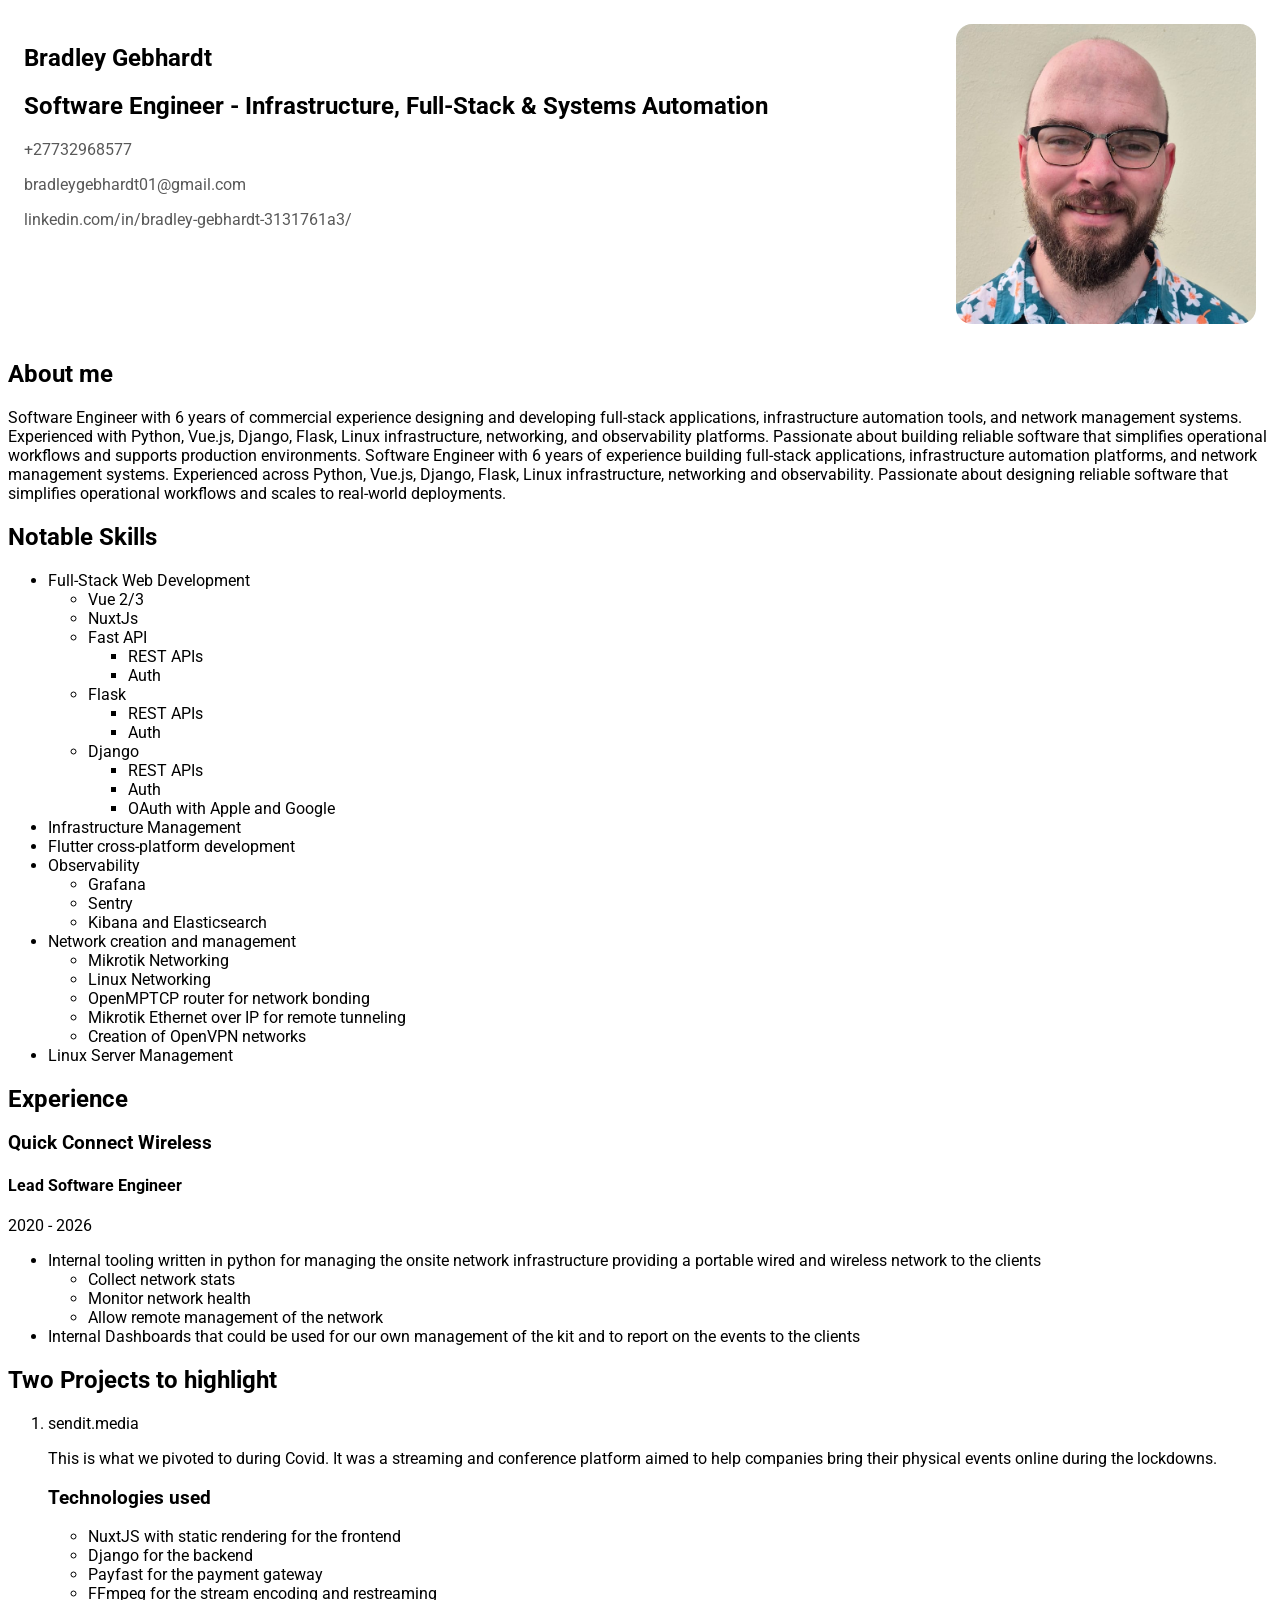
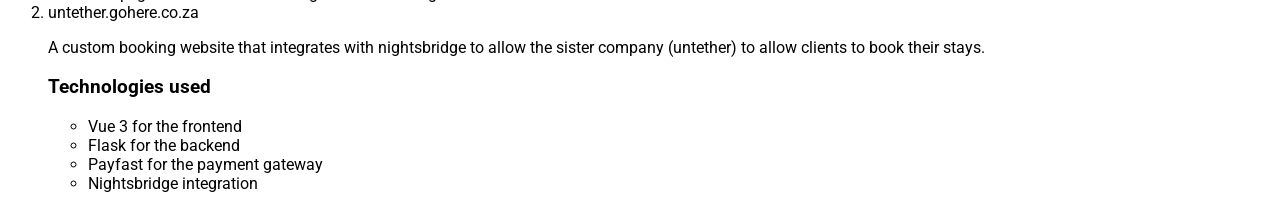
==== index.html @ b9d79ead "Initial commit before AI" ====
<!doctype html>
<html class="no-js" lang="">
  <head>
    <meta charset="utf-8" />
    <meta http-equiv="x-ua-compatible" content="ie=edge" />
    <title>Bradley Gebhardt</title>
    <meta name="description" content="" />
    <meta name="viewport" content="width=device-width, initial-scale=1" />

    <link rel="apple-touch-icon" href="/apple-touch-icon.png" />
    <link rel="stylesheet" href="./styles.css" type="text/css" />
    <!-- Place favicon.ico in the root directory -->
    <link rel="preconnect" href="https://fonts.googleapis.com" />
    <link rel="preconnect" href="https://fonts.gstatic.com" crossorigin />
    <link
      href="https://fonts.googleapis.com/css2?family=Roboto:ital,wght@0,100..900;1,100..900&display=swap"
      rel="stylesheet"
    />
  </head>
  <body>
    <!--[if lt IE 8]>
      <p class="browserupgrade">
        You are using an <strong>outdated</strong> browser. Please
        <a href="http://browsehappy.com/">upgrade your browser</a> to improve
        your experience.
      </p>
    <![endif]-->

    <section class="header_about">
      <div class="header_about-text">
        <h1>Bradley Gebhardt</h1>

        <h2>
          Software Engineer - Infrastructure, Full-Stack & Systems Automation
        </h2>

        <p>
          <a href="tel:+27732968577">+27732968577</a>
        </p>

        <p>
          <a href="mailto:bradleygebhardt01@gmail.com"
            >bradleygebhardt01@gmail.com</a
          >
        </p>

        <p>
          <a href="https://www.linkedin.com/in/bradley-gebhardt-3131761a3/"
            >linkedin.com/in/bradley-gebhardt-3131761a3/</a
          >
        </p>
      </div>

      <div class="image_wrapper">
        <img src="./images/headshot-1.jpeg" alt="" />
      </div>
    </section>

    <section class="header_profile">
      <h2>About me</h2>

      <p>
        Software Engineer with 6 years of commercial experience designing and
        developing full-stack applications, infrastructure automation tools, and
        network management systems. Experienced with Python, Vue.js, Django,
        Flask, Linux infrastructure, networking, and observability platforms.
        Passionate about building reliable software that simplifies operational
        workflows and supports production environments. Software Engineer with 6
        years of experience building full-stack applications, infrastructure
        automation platforms, and network management systems. Experienced across
        Python, Vue.js, Django, Flask, Linux infrastructure, networking and
        observability. Passionate about designing reliable software that
        simplifies operational workflows and scales to real-world deployments.
      </p>
    </section>

    <section class="notable_skills">
      <h2>Notable Skills</h2>

      <ul>
        <li>Full-Stack Web Development</li>
        <ul>
          <li>Vue 2/3</li>
          <li>NuxtJs</li>
          <li>Fast API</li>
          <ul>
            <li>REST APIs</li>
            <li>Auth</li>
          </ul>
          <li>Flask</li>
          <ul>
            <li>REST APIs</li>
            <li>Auth</li>
          </ul>
          <li>Django</li>
          <ul>
            <li>REST APIs</li>
            <li>Auth</li>
            <li>OAuth with Apple and Google</li>
          </ul>
        </ul>

        <li>Infrastructure Management</li>
        <li>Flutter cross-platform development</li>
        <li>Observability</li>
        <ul>
          <li>Grafana</li>
          <li>Sentry</li>
          <li>Kibana and Elasticsearch</li>
        </ul>

        <li>Network creation and management</li>
        <ul>
          <li>Mikrotik Networking</li>
          <li>Linux Networking</li>
          <li>OpenMPTCP router for network bonding</li>
          <li>Mikrotik Ethernet over IP for remote tunneling</li>
          <li>Creation of OpenVPN networks</li>
        </ul>
        <li>Linux Server Management</li>
      </ul>
    </section>

    <section class="experience_overview">
      <h2>Experience</h2>

      <h3>Quick Connect Wireless</h3>
      <h4>Lead Software Engineer</h4>

      <p>2020 - 2026</p>

      <ul>
        <li>
          Internal tooling written in python for managing the onsite network
          infrastructure providing a portable wired and wireless network to the
          clients
        </li>
        <ul>
          <li>Collect network stats</li>
          <li>Monitor network health</li>
          <li>Allow remote management of the network</li>
        </ul>

        <li>
          Internal Dashboards that could be used for our own management of the
          kit and to report on the events to the clients
        </li>
      </ul>
    </section>

    <section class="experience_detail">
      <h2>Two Projects to highlight</h2>

      <ol>
        <li>sendit.media</li>

        <p>
          This is what we pivoted to during Covid. It was a streaming and
          conference platform aimed to help companies bring their physical
          events online during the lockdowns.
        </p>

        <h3>Technologies used</h3>
        <ul>
          <li>NuxtJS with static rendering for the frontend</li>
          <li>Django for the backend</li>
          <li>Payfast for the payment gateway</li>
          <li>FFmpeg for the stream encoding and restreaming</li>
        </ul>

        <li>untether.gohere.co.za</li>

        <p>
          A custom booking website that integrates with nightsbridge to allow
          the sister company (untether) to allow clients to book their stays.
        </p>

        <h3>Technologies used</h3>
        <ul>
          <li>Vue 3 for the frontend</li>
          <li>Flask for the backend</li>
          <li>Payfast for the payment gateway</li>
          <li>Nightsbridge integration</li>
        </ul>
      </ol>
    </section>
  </body>
</html>
---- styles.css ----
html {
    font-family: "Roboto", sans-serif;
}

body {
}

.header_about {
    display: flex;
    gap: 1rem;
    padding: 1rem;
}

.header_about .image_wrapper {
    width: 300px;
    height: 300px;
    margin-left: auto;
    overflow: hidden;
    border-radius: 1rem;
}

.header_about img {
    width: 100%;
    height: 100%;
    object-fit: cover;
    object-position: center 20%;
}

.header_about p a {
    color: #595959;
    text-decoration: none;
}
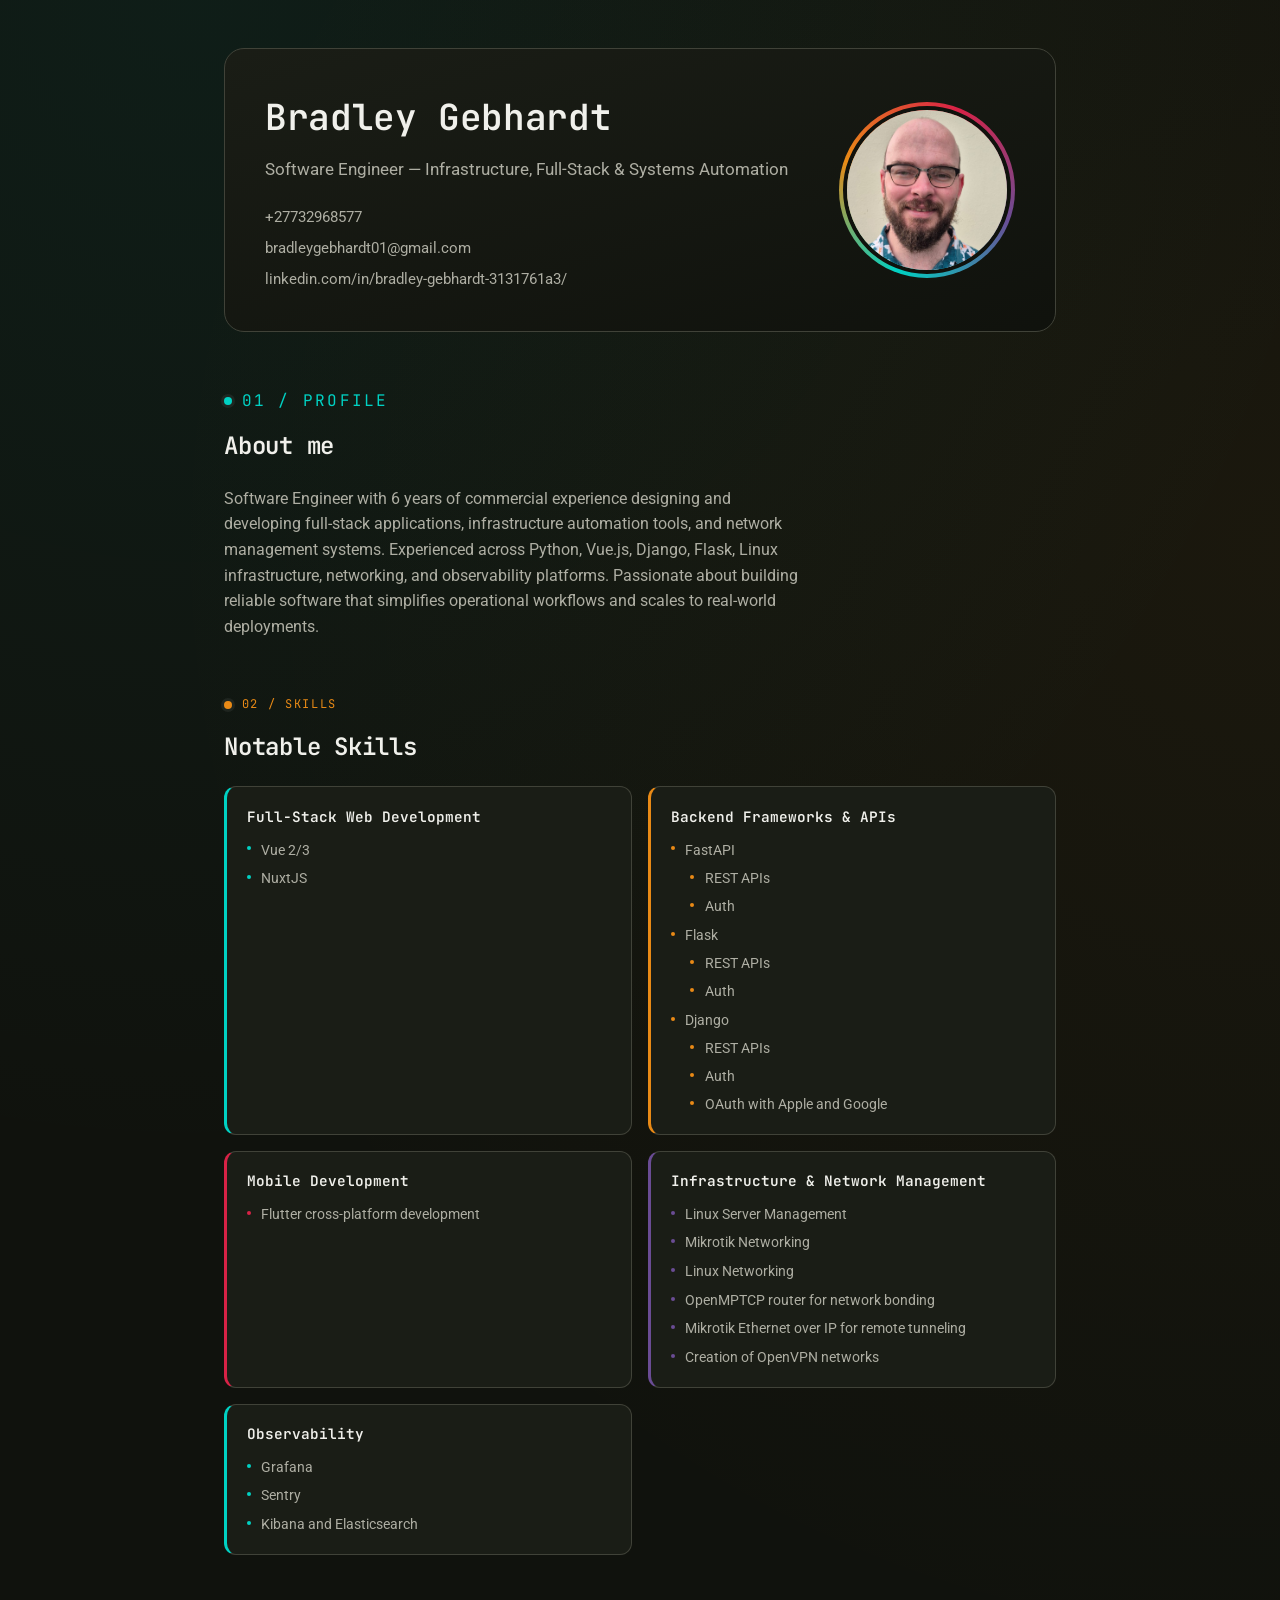
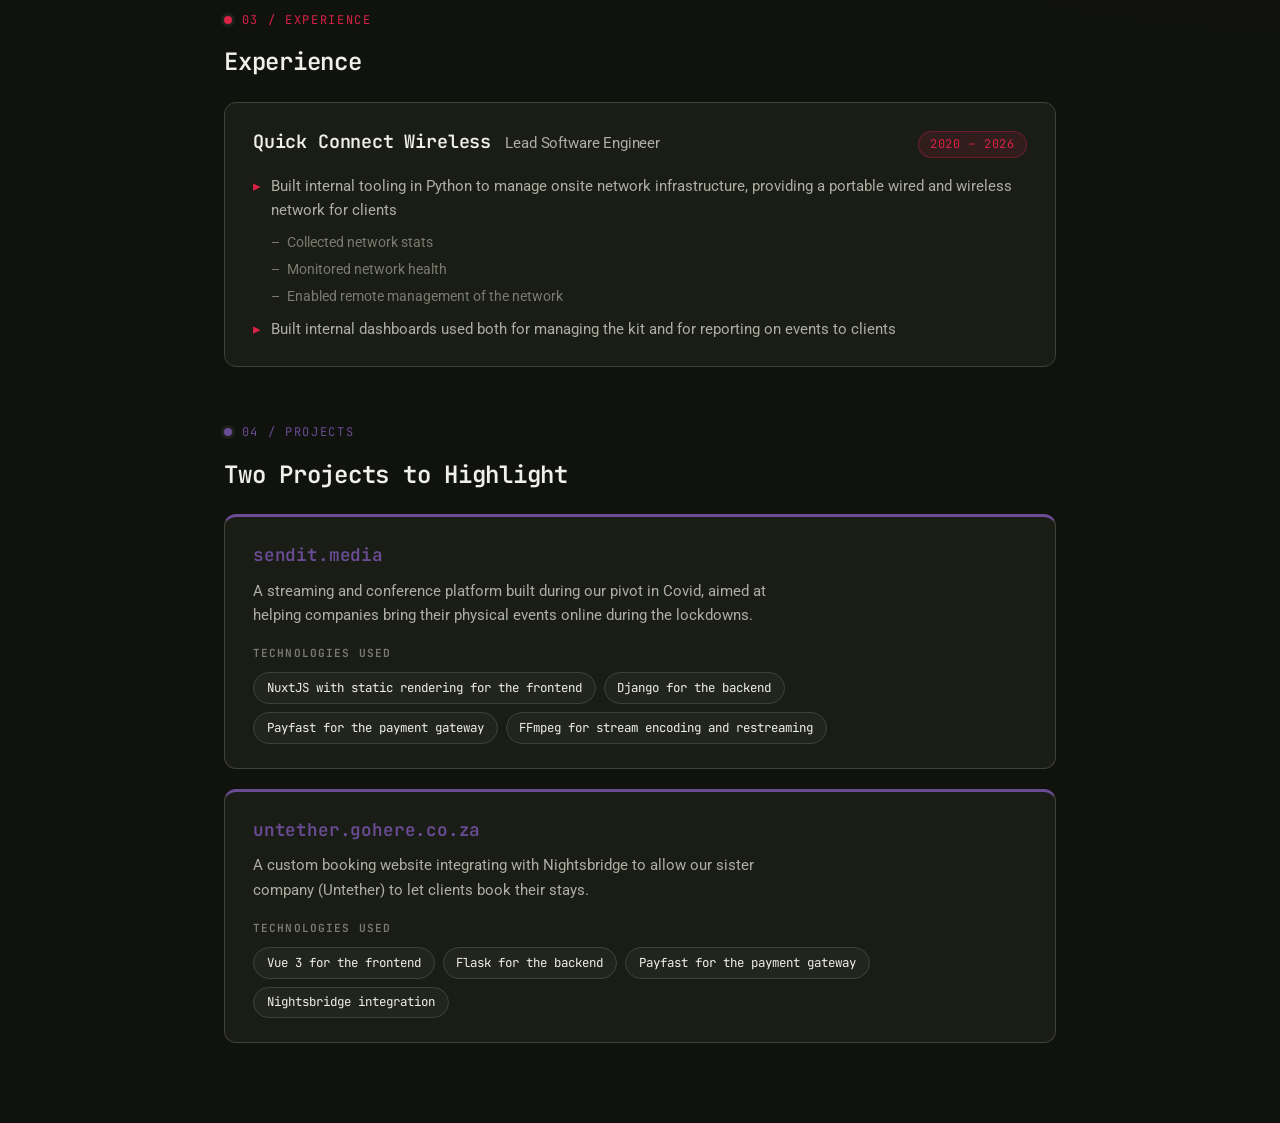
==== commit 48e881c9: "Styled version before another AI pass" ====
--- a/index.html
+++ b/index.html
@@ -13,7 +13,7 @@
     <link rel="preconnect" href="https://fonts.googleapis.com" />
     <link rel="preconnect" href="https://fonts.gstatic.com" crossorigin />
     <link
-      href="https://fonts.googleapis.com/css2?family=Roboto:ital,wght@0,100..900;1,100..900&display=swap"
+      href="https://fonts.googleapis.com/css2?family=JetBrains+Mono:wght@400;500;600;700&family=Roboto:ital,wght@0,100..900;1,100..900&display=swap"
       rel="stylesheet"
     />
   </head>
@@ -26,163 +26,205 @@
       </p>
     <![endif]-->
 
-    <section class="header_about">
-      <div class="header_about-text">
-        <h1>Bradley Gebhardt</h1>
-
-        <h2>
-          Software Engineer - Infrastructure, Full-Stack & Systems Automation
-        </h2>
+    <div class="page">
+      <section class="header_about">
+        <div class="header_about-text">
+          <h1>Bradley Gebhardt</h1>
+
+          <h2>
+            Software Engineer &mdash; Infrastructure, Full-Stack &amp; Systems
+            Automation
+          </h2>
+
+          <p>
+            <a href="tel:+27732968577">+27732968577</a>
+          </p>
+
+          <p>
+            <a href="mailto:bradleygebhardt01@gmail.com"
+              >bradleygebhardt01@gmail.com</a
+            >
+          </p>
+
+          <p>
+            <a href="https://www.linkedin.com/in/bradley-gebhardt-3131761a3/"
+              >linkedin.com/in/bradley-gebhardt-3131761a3/</a
+            >
+          </p>
+        </div>
+
+        <div class="image_wrapper">
+          <img src="./images/headshot-1.jpeg" alt="" />
+        </div>
+      </section>
+
+      <section class="header_profile" data-accent="primary">
+        <p class="panel_eyebrow">
+          <span class="dot" aria-hidden="true"></span>01 / Profile
+        </p>
+        <h2>About me</h2>
 
         <p>
-          <a href="tel:+27732968577">+27732968577</a>
-        </p>
-
-        <p>
-          <a href="mailto:bradleygebhardt01@gmail.com"
-            >bradleygebhardt01@gmail.com</a
-          >
-        </p>
-
-        <p>
-          <a href="https://www.linkedin.com/in/bradley-gebhardt-3131761a3/"
-            >linkedin.com/in/bradley-gebhardt-3131761a3/</a
-          >
-        </p>
-      </div>
-
-      <div class="image_wrapper">
-        <img src="./images/headshot-1.jpeg" alt="" />
-      </div>
-    </section>
-
-    <section class="header_profile">
-      <h2>About me</h2>
-
-      <p>
-        Software Engineer with 6 years of commercial experience designing and
-        developing full-stack applications, infrastructure automation tools, and
-        network management systems. Experienced with Python, Vue.js, Django,
-        Flask, Linux infrastructure, networking, and observability platforms.
-        Passionate about building reliable software that simplifies operational
-        workflows and supports production environments. Software Engineer with 6
-        years of experience building full-stack applications, infrastructure
-        automation platforms, and network management systems. Experienced across
-        Python, Vue.js, Django, Flask, Linux infrastructure, networking and
-        observability. Passionate about designing reliable software that
-        simplifies operational workflows and scales to real-world deployments.
-      </p>
-    </section>
-
-    <section class="notable_skills">
-      <h2>Notable Skills</h2>
-
-      <ul>
-        <li>Full-Stack Web Development</li>
-        <ul>
-          <li>Vue 2/3</li>
-          <li>NuxtJs</li>
-          <li>Fast API</li>
-          <ul>
-            <li>REST APIs</li>
-            <li>Auth</li>
+          Software Engineer with 6 years of commercial experience designing and
+          developing full-stack applications, infrastructure automation tools,
+          and network management systems. Experienced across Python, Vue.js,
+          Django, Flask, Linux infrastructure, networking, and observability
+          platforms. Passionate about building reliable software that simplifies
+          operational workflows and scales to real-world deployments.
+        </p>
+      </section>
+
+      <section class="notable_skills" data-accent="secondary">
+        <p class="panel_eyebrow">
+          <span class="dot" aria-hidden="true"></span>02 / Skills
+        </p>
+        <h2>Notable Skills</h2>
+
+        <ul class="skills_grid">
+          <li class="skill_card">
+            <span class="skill_card-title">Full-Stack Web Development</span>
+            <ul class="skill_card-list">
+              <li>Vue 2/3</li>
+              <li>NuxtJS</li>
+            </ul>
+          </li>
+
+          <li class="skill_card">
+            <span class="skill_card-title">Backend Frameworks &amp; APIs</span>
+            <ul class="skill_card-list">
+              <li>
+                FastAPI
+                <ul class="skill_card-list">
+                  <li>REST APIs</li>
+                  <li>Auth</li>
+                </ul>
+              </li>
+              <li>
+                Flask
+                <ul class="skill_card-list">
+                  <li>REST APIs</li>
+                  <li>Auth</li>
+                </ul>
+              </li>
+              <li>
+                Django
+                <ul class="skill_card-list">
+                  <li>REST APIs</li>
+                  <li>Auth</li>
+                  <li>OAuth with Apple and Google</li>
+                </ul>
+              </li>
+            </ul>
+          </li>
+
+          <li class="skill_card">
+            <span class="skill_card-title">Mobile Development</span>
+            <ul class="skill_card-list">
+              <li>Flutter cross-platform development</li>
+            </ul>
+          </li>
+
+          <li class="skill_card">
+            <span class="skill_card-title"
+              >Infrastructure &amp; Network Management</span
+            >
+            <ul class="skill_card-list">
+              <li>Linux Server Management</li>
+              <li>Mikrotik Networking</li>
+              <li>Linux Networking</li>
+              <li>OpenMPTCP router for network bonding</li>
+              <li>Mikrotik Ethernet over IP for remote tunneling</li>
+              <li>Creation of OpenVPN networks</li>
+            </ul>
+          </li>
+
+          <li class="skill_card">
+            <span class="skill_card-title">Observability</span>
+            <ul class="skill_card-list">
+              <li>Grafana</li>
+              <li>Sentry</li>
+              <li>Kibana and Elasticsearch</li>
+            </ul>
+          </li>
+        </ul>
+      </section>
+
+      <section class="experience_overview" data-accent="tertiary">
+        <p class="panel_eyebrow">
+          <span class="dot" aria-hidden="true"></span>03 / Experience
+        </p>
+        <h2>Experience</h2>
+
+        <div class="role_card">
+          <div class="role_header">
+            <h3>Quick Connect Wireless</h3>
+            <h4>Lead Software Engineer</h4>
+            <span class="role_period">2020 &ndash; 2026</span>
+          </div>
+
+          <ul class="role_duties">
+            <li>
+              Built internal tooling in Python to manage onsite network
+              infrastructure, providing a portable wired and wireless network
+              for clients
+              <ul>
+                <li>Collected network stats</li>
+                <li>Monitored network health</li>
+                <li>Enabled remote management of the network</li>
+              </ul>
+            </li>
+
+            <li>
+              Built internal dashboards used both for managing the kit and for
+              reporting on events to clients
+            </li>
           </ul>
-          <li>Flask</li>
-          <ul>
-            <li>REST APIs</li>
-            <li>Auth</li>
-          </ul>
-          <li>Django</li>
-          <ul>
-            <li>REST APIs</li>
-            <li>Auth</li>
-            <li>OAuth with Apple and Google</li>
-          </ul>
-        </ul>
-
-        <li>Infrastructure Management</li>
-        <li>Flutter cross-platform development</li>
-        <li>Observability</li>
-        <ul>
-          <li>Grafana</li>
-          <li>Sentry</li>
-          <li>Kibana and Elasticsearch</li>
-        </ul>
-
-        <li>Network creation and management</li>
-        <ul>
-          <li>Mikrotik Networking</li>
-          <li>Linux Networking</li>
-          <li>OpenMPTCP router for network bonding</li>
-          <li>Mikrotik Ethernet over IP for remote tunneling</li>
-          <li>Creation of OpenVPN networks</li>
-        </ul>
-        <li>Linux Server Management</li>
-      </ul>
-    </section>
-
-    <section class="experience_overview">
-      <h2>Experience</h2>
-
-      <h3>Quick Connect Wireless</h3>
-      <h4>Lead Software Engineer</h4>
-
-      <p>2020 - 2026</p>
-
-      <ul>
-        <li>
-          Internal tooling written in python for managing the onsite network
-          infrastructure providing a portable wired and wireless network to the
-          clients
-        </li>
-        <ul>
-          <li>Collect network stats</li>
-          <li>Monitor network health</li>
-          <li>Allow remote management of the network</li>
-        </ul>
-
-        <li>
-          Internal Dashboards that could be used for our own management of the
-          kit and to report on the events to the clients
-        </li>
-      </ul>
-    </section>
-
-    <section class="experience_detail">
-      <h2>Two Projects to highlight</h2>
-
-      <ol>
-        <li>sendit.media</li>
-
-        <p>
-          This is what we pivoted to during Covid. It was a streaming and
-          conference platform aimed to help companies bring their physical
-          events online during the lockdowns.
-        </p>
-
-        <h3>Technologies used</h3>
-        <ul>
-          <li>NuxtJS with static rendering for the frontend</li>
-          <li>Django for the backend</li>
-          <li>Payfast for the payment gateway</li>
-          <li>FFmpeg for the stream encoding and restreaming</li>
-        </ul>
-
-        <li>untether.gohere.co.za</li>
-
-        <p>
-          A custom booking website that integrates with nightsbridge to allow
-          the sister company (untether) to allow clients to book their stays.
-        </p>
-
-        <h3>Technologies used</h3>
-        <ul>
-          <li>Vue 3 for the frontend</li>
-          <li>Flask for the backend</li>
-          <li>Payfast for the payment gateway</li>
-          <li>Nightsbridge integration</li>
-        </ul>
-      </ol>
-    </section>
+        </div>
+      </section>
+
+      <section class="experience_detail" data-accent="quaternary">
+        <p class="panel_eyebrow">
+          <span class="dot" aria-hidden="true"></span>04 / Projects
+        </p>
+        <h2>Two Projects to Highlight</h2>
+
+        <ol class="projects_list">
+          <li class="project_card">
+            <h3>sendit.media</h3>
+
+            <p>
+              A streaming and conference platform built during our pivot in
+              Covid, aimed at helping companies bring their physical events
+              online during the lockdowns.
+            </p>
+
+            <h4>Technologies used</h4>
+            <ul class="tech_pills">
+              <li>NuxtJS with static rendering for the frontend</li>
+              <li>Django for the backend</li>
+              <li>Payfast for the payment gateway</li>
+              <li>FFmpeg for stream encoding and restreaming</li>
+            </ul>
+          </li>
+
+          <li class="project_card">
+            <h3>untether.gohere.co.za</h3>
+
+            <p>
+              A custom booking website integrating with Nightsbridge to allow
+              our sister company (Untether) to let clients book their stays.
+            </p>
+
+            <h4>Technologies used</h4>
+            <ul class="tech_pills">
+              <li>Vue 3 for the frontend</li>
+              <li>Flask for the backend</li>
+              <li>Payfast for the payment gateway</li>
+              <li>Nightsbridge integration</li>
+            </ul>
+          </li>
+        </ol>
+      </section>
+    </div>
   </body>
 </html>
--- a/styles.css
+++ b/styles.css
@@ -1,32 +1,560 @@
+/* ==========================================================================
+   Design tokens
+   To re-theme the whole page, edit the five raw palette colors below.
+   Everything else references these through the semantic roles underneath.
+   ========================================================================== */
+
+:root {
+    /* Raw palette */
+    --dusty-grape: hsla(265, 32%, 44%, 1);
+    --raspberry: hsla(348, 73%, 49%, 1);
+    --onyx: hsla(84, 17%, 6%, 1);
+    --amber-earth: hsla(33, 83%, 50%, 1);
+    --turquoise: hsla(176, 100%, 41%, 1);
+
+    /* Surfaces */
+    --color-bg: var(--onyx);
+    --color-surface: hsla(84, 14%, 10%, 1);
+    --color-surface-raised: hsla(84, 13%, 13%, 1);
+    --color-border: hsla(70, 8%, 24%, 1);
+
+    /* Text */
+    --color-text: hsla(60, 14%, 93%, 1);
+    --color-text-muted: hsla(60, 6%, 66%, 1);
+    --color-text-faint: hsla(60, 5%, 46%, 1);
+
+    /* Accents -- one per major section, cycled in reading order */
+    --color-accent-primary: var(--turquoise);
+    --color-accent-secondary: var(--amber-earth);
+    --color-accent-tertiary: var(--raspberry);
+    --color-accent-quaternary: var(--dusty-grape);
+
+    /* Type */
+    --font-display: "JetBrains Mono", ui-monospace, "SFMono-Regular", monospace;
+    --font-body: "Roboto", sans-serif;
+
+    /* Layout */
+    --page-max-width: 880px;
+    --radius-sm: 6px;
+    --radius-md: 12px;
+    --radius-lg: 20px;
+}
+
+/* ==========================================================================
+   Reset & base
+   ========================================================================== */
+
+*,
+*::before,
+*::after {
+    box-sizing: border-box;
+}
+
 html {
-    font-family: "Roboto", sans-serif;
+    font-family: var(--font-body);
+    color-scheme: dark;
 }
 
 body {
-}
+    margin: 0;
+    background-color: var(--color-bg);
+    background-image:
+        radial-gradient(
+            circle at 15% 0%,
+            hsla(176, 100%, 41%, 0.06),
+            transparent 40%
+        ),
+        radial-gradient(
+            circle at 100% 20%,
+            hsla(33, 83%, 50%, 0.05),
+            transparent 45%
+        );
+    color: var(--color-text);
+    line-height: 1.6;
+    -webkit-font-smoothing: antialiased;
+}
+
+h1,
+h2,
+h3,
+h4 {
+    margin: 0;
+    font-family: var(--font-display);
+    font-weight: 600;
+    letter-spacing: -0.01em;
+    color: var(--color-text);
+}
+
+p {
+    margin: 0;
+}
+
+ul,
+ol {
+    margin: 0;
+    padding: 0;
+    list-style: none;
+}
+
+a {
+    color: inherit;
+}
+
+a:focus-visible,
+button:focus-visible {
+    outline: 2px solid var(--color-accent-primary);
+    outline-offset: 3px;
+}
+
+@media (prefers-reduced-motion: reduce) {
+    * {
+        transition: none !important;
+        animation: none !important;
+    }
+}
+
+/* ==========================================================================
+   Page shell
+   ========================================================================== */
+
+.page {
+    max-width: var(--page-max-width);
+    margin: 0 auto;
+    padding: 3rem 1.5rem 5rem;
+    display: flex;
+    flex-direction: column;
+    gap: 3.5rem;
+}
+
+/* ==========================================================================
+   Section scaffolding
+   Every content section gets a numbered, color-coded eyebrow that maps to
+   one of the four accents -- a small nod to the status-panel styling of the
+   monitoring dashboards (Grafana/Kibana) this CV's subject builds for a
+   living.
+   ========================================================================== */
+
+.panel_eyebrow {
+    display: flex;
+    align-items: center;
+    gap: 0.6rem;
+    font-family: var(--font-display);
+    font-size: 0.75rem;
+    letter-spacing: 0.14em;
+    text-transform: uppercase;
+    color: var(--color-text-muted);
+    margin-bottom: 0.85rem;
+}
+
+.panel_eyebrow .dot {
+    width: 8px;
+    height: 8px;
+    border-radius: 50%;
+    background: currentColor;
+    box-shadow: 0 0 0 3px hsla(0, 0%, 100%, 0.06);
+    flex-shrink: 0;
+}
+
+[data-accent="primary"] .panel_eyebrow {
+    color: var(--color-accent-primary);
+}
+
+[data-accent="secondary"] .panel_eyebrow {
+    color: var(--color-accent-secondary);
+}
+
+[data-accent="tertiary"] .panel_eyebrow {
+    color: var(--color-accent-tertiary);
+}
+
+[data-accent="quaternary"] .panel_eyebrow {
+    color: var(--color-accent-quaternary);
+}
+
+[data-accent] > h2 {
+    font-size: 1.5rem;
+    margin-bottom: 1.25rem;
+}
+
+/* ==========================================================================
+   Hero / header_about
+   ========================================================================== */
 
 .header_about {
     display: flex;
-    gap: 1rem;
-    padding: 1rem;
+    align-items: center;
+    gap: 2.5rem;
+    padding: 2.5rem;
+    border: 1px solid var(--color-border);
+    border-radius: var(--radius-lg);
+    background: linear-gradient(
+        165deg,
+        var(--color-surface) 0%,
+        var(--color-bg) 100%
+    );
+}
+
+.header_about-text h1 {
+    font-size: 2.25rem;
+    margin-bottom: 0.6rem;
+}
+
+.header_about-text h2 {
+    font-family: var(--font-body);
+    font-weight: 400;
+    font-size: 1.05rem;
+    color: var(--color-text-muted);
+    margin-bottom: 1.4rem;
+    letter-spacing: 0;
+}
+
+.header_about-text p {
+    font-size: 0.95rem;
+}
+
+.header_about-text p + p {
+    margin-top: 0.4rem;
+}
+
+.header_about p a {
+    color: var(--color-text-muted);
+    text-decoration: none;
+    border-bottom: 1px solid transparent;
+    transition:
+        color 0.15s ease,
+        border-color 0.15s ease;
+}
+
+.header_about p a:hover {
+    color: var(--color-accent-primary);
+    border-bottom-color: var(--color-accent-primary);
 }
 
 .header_about .image_wrapper {
-    width: 300px;
-    height: 300px;
+    width: 176px;
+    height: 176px;
     margin-left: auto;
+    flex-shrink: 0;
+    border-radius: 50%;
+    padding: 4px;
+    background: conic-gradient(
+        from 200deg,
+        var(--color-accent-primary),
+        var(--color-accent-secondary),
+        var(--color-accent-tertiary),
+        var(--color-accent-quaternary),
+        var(--color-accent-primary)
+    );
     overflow: hidden;
-    border-radius: 1rem;
-}
-
-.header_about img {
+}
+
+.header_about .image_wrapper img {
     width: 100%;
     height: 100%;
+    display: block;
     object-fit: cover;
     object-position: center 20%;
-}
-
-.header_about p a {
-    color: #595959;
-    text-decoration: none;
-}
+    border-radius: 50%;
+    border: 4px solid var(--color-bg);
+}
+
+/* ==========================================================================
+   About
+   ========================================================================== */
+
+.header_profile p {
+    max-width: 65ch;
+    color: var(--color-text-muted);
+    font-size: 1rem;
+}
+
+/* ==========================================================================
+   Notable skills
+   ========================================================================== */
+
+.skills_grid {
+    display: grid;
+    grid-template-columns: repeat(2, 1fr);
+    gap: 1rem;
+}
+
+.skill_card {
+    border: 1px solid var(--color-border);
+    border-left: 3px solid var(--card-accent, var(--color-accent-secondary));
+    background: var(--color-surface);
+    border-radius: var(--radius-md);
+    padding: 1.1rem 1.25rem;
+}
+
+.skill_card > .skill_card-title {
+    display: block;
+    font-family: var(--font-display);
+    font-size: 0.9rem;
+    font-weight: 600;
+    color: var(--color-text);
+    margin-bottom: 0.65rem;
+}
+
+.skill_card-list {
+    display: flex;
+    flex-direction: column;
+    gap: 0.35rem;
+}
+
+.skill_card-list li {
+    font-size: 0.9rem;
+    color: var(--color-text-muted);
+    padding-left: 0.9rem;
+    position: relative;
+}
+
+.skill_card-list li::before {
+    content: "";
+    position: absolute;
+    left: 0;
+    top: 0.55em;
+    width: 4px;
+    height: 4px;
+    border-radius: 50%;
+    background: var(--card-accent, var(--color-accent-secondary));
+}
+
+.skill_card-list .skill_card-list {
+    margin-top: 0.35rem;
+    margin-left: 0.3rem;
+    gap: 0.3rem;
+}
+
+/* Cycle the four accents across the skill cards */
+.skill_card:nth-of-type(4n + 1) {
+    --card-accent: var(--color-accent-primary);
+}
+.skill_card:nth-of-type(4n + 2) {
+    --card-accent: var(--color-accent-secondary);
+}
+.skill_card:nth-of-type(4n + 3) {
+    --card-accent: var(--color-accent-tertiary);
+}
+.skill_card:nth-of-type(4n + 4) {
+    --card-accent: var(--color-accent-quaternary);
+}
+
+/* ==========================================================================
+   Experience overview
+   ========================================================================== */
+
+.role_card {
+    border: 1px solid var(--color-border);
+    border-radius: var(--radius-md);
+    background: var(--color-surface);
+    padding: 1.5rem 1.75rem;
+}
+
+.role_header {
+    display: flex;
+    flex-wrap: wrap;
+    align-items: baseline;
+    gap: 0.5rem 0.9rem;
+    margin-bottom: 1rem;
+}
+
+.role_header h3 {
+    font-size: 1.15rem;
+}
+
+.role_header h4 {
+    font-family: var(--font-body);
+    font-weight: 400;
+    font-size: 0.95rem;
+    color: var(--color-text-muted);
+}
+
+.role_period {
+    margin-left: auto;
+    font-family: var(--font-display);
+    font-size: 0.75rem;
+    letter-spacing: 0.06em;
+    color: var(--color-accent-tertiary);
+    background: hsla(348, 73%, 49%, 0.12);
+    border: 1px solid hsla(348, 73%, 49%, 0.35);
+    border-radius: 999px;
+    padding: 0.2rem 0.7rem;
+}
+
+.role_duties {
+    display: flex;
+    flex-direction: column;
+    gap: 0.6rem;
+}
+
+.role_duties > li {
+    padding-left: 1.1rem;
+    position: relative;
+    color: var(--color-text-muted);
+    font-size: 0.95rem;
+}
+
+.role_duties > li::before {
+    content: "▸";
+    position: absolute;
+    left: 0;
+    color: var(--color-accent-tertiary);
+}
+
+.role_duties ul {
+    margin-top: 0.5rem;
+    display: flex;
+    flex-direction: column;
+    gap: 0.3rem;
+}
+
+.role_duties ul li {
+    padding-left: 1rem;
+    font-size: 0.88rem;
+    color: var(--color-text-faint);
+    position: relative;
+}
+
+.role_duties ul li::before {
+    content: "–";
+    position: absolute;
+    left: 0;
+    color: var(--color-text-faint);
+}
+
+/* ==========================================================================
+   Projects
+   ========================================================================== */
+
+.projects_list {
+    display: flex;
+    flex-direction: column;
+    gap: 1.25rem;
+}
+
+.project_card {
+    border: 1px solid var(--color-border);
+    border-top: 3px solid var(--color-accent-quaternary);
+    background: var(--color-surface);
+    border-radius: var(--radius-md);
+    padding: 1.5rem 1.75rem;
+}
+
+.project_card h3 {
+    font-size: 1.1rem;
+    color: var(--color-accent-quaternary);
+    margin-bottom: 0.6rem;
+}
+
+.project_card p {
+    color: var(--color-text-muted);
+    font-size: 0.95rem;
+    max-width: 65ch;
+    margin-bottom: 1.1rem;
+}
+
+.project_card h4 {
+    font-family: var(--font-display);
+    font-size: 0.7rem;
+    letter-spacing: 0.1em;
+    text-transform: uppercase;
+    color: var(--color-text-faint);
+    margin-bottom: 0.6rem;
+}
+
+.tech_pills {
+    display: flex;
+    flex-wrap: wrap;
+    gap: 0.5rem;
+}
+
+.tech_pills li {
+    font-family: var(--font-display);
+    font-size: 0.78rem;
+    color: var(--color-text);
+    background: var(--color-surface-raised);
+    border: 1px solid var(--color-border);
+    border-radius: 999px;
+    padding: 0.3rem 0.8rem;
+}
+
+/* ==========================================================================
+   Responsive
+   ========================================================================== */
+
+@media (max-width: 640px) {
+    .page {
+        padding: 2rem 1.1rem 3rem;
+        gap: 2.5rem;
+    }
+
+    .header_about {
+        flex-direction: column-reverse;
+        text-align: center;
+        padding: 2rem 1.5rem;
+    }
+
+    .header_about .image_wrapper {
+        margin: 0 auto;
+    }
+
+    .role_period {
+        margin-left: 0;
+    }
+
+    .skills_grid {
+        grid-template-columns: 1fr;
+    }
+}
+
+/* ==========================================================================
+   Print
+   The dashboard-dark theme is great on screen but wastes ink and prints
+   unpredictably (browsers vary on whether they honor background colors), so
+   print gets a light, ink-friendly palette. Cards/sections are also kept
+   from splitting mid-block across page breaks.
+   ========================================================================== */
+
+@media print {
+    @page {
+        margin: 1.4cm;
+    }
+
+    /* Force the browser to actually print background colors/gradients --
+     without this, most browsers drop them by default regardless of the
+     "Background graphics" checkbox in the print dialog. Turning that
+     checkbox ON is still required for this to take effect. */
+    * {
+        -webkit-print-color-adjust: exact;
+        print-color-adjust: exact;
+        color-adjust: exact;
+    }
+
+    .page {
+        max-width: 100%;
+        padding: 1rem 0;
+        gap: 1.4rem;
+    }
+
+    /* Keep each panel's heading attached to its content, and keep the
+     panel itself from being cut across a page boundary where possible. */
+    .header_about,
+    .header_profile,
+    .notable_skills,
+    .experience_overview,
+    .experience_detail,
+    .role_card,
+    .skill_card,
+    .project_card {
+        break-inside: avoid;
+        page-break-inside: avoid;
+    }
+
+    h2,
+    h3,
+    h4,
+    .panel_eyebrow {
+        break-after: avoid;
+        page-break-after: avoid;
+    }
+}
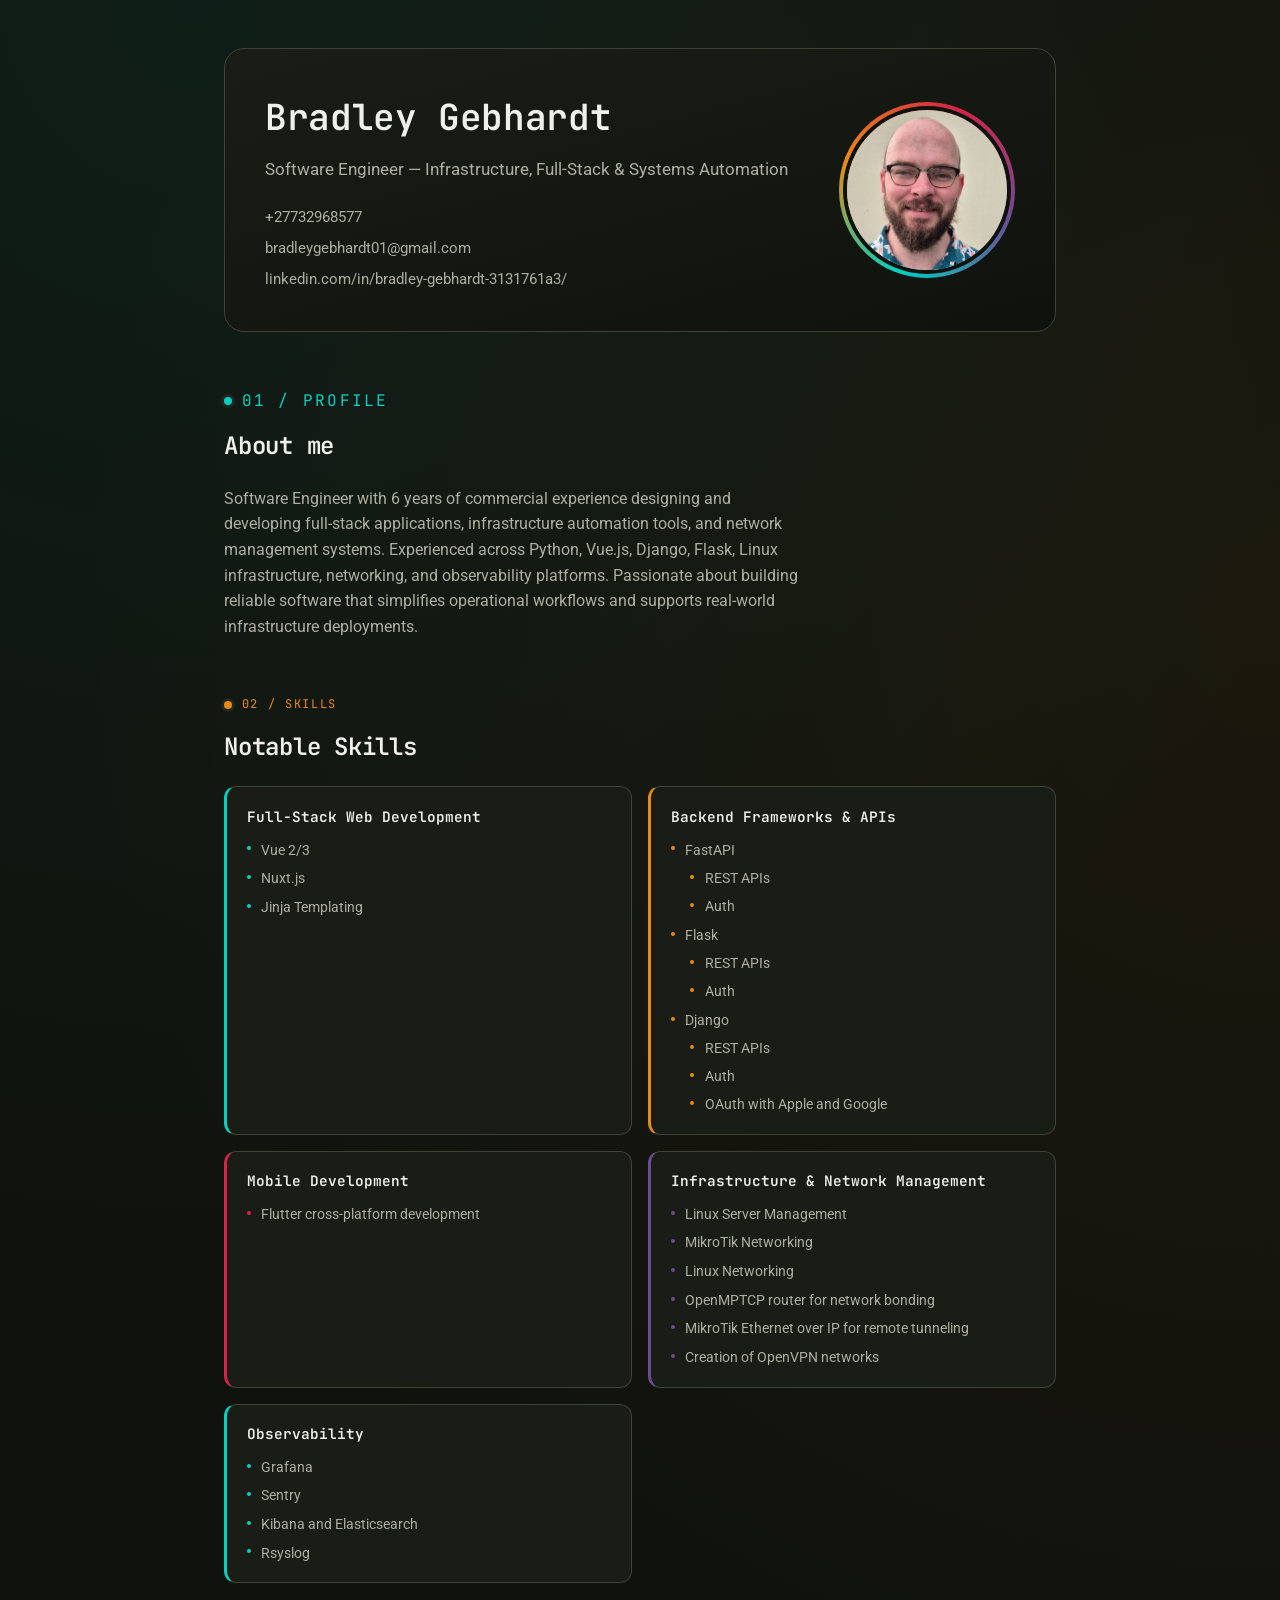
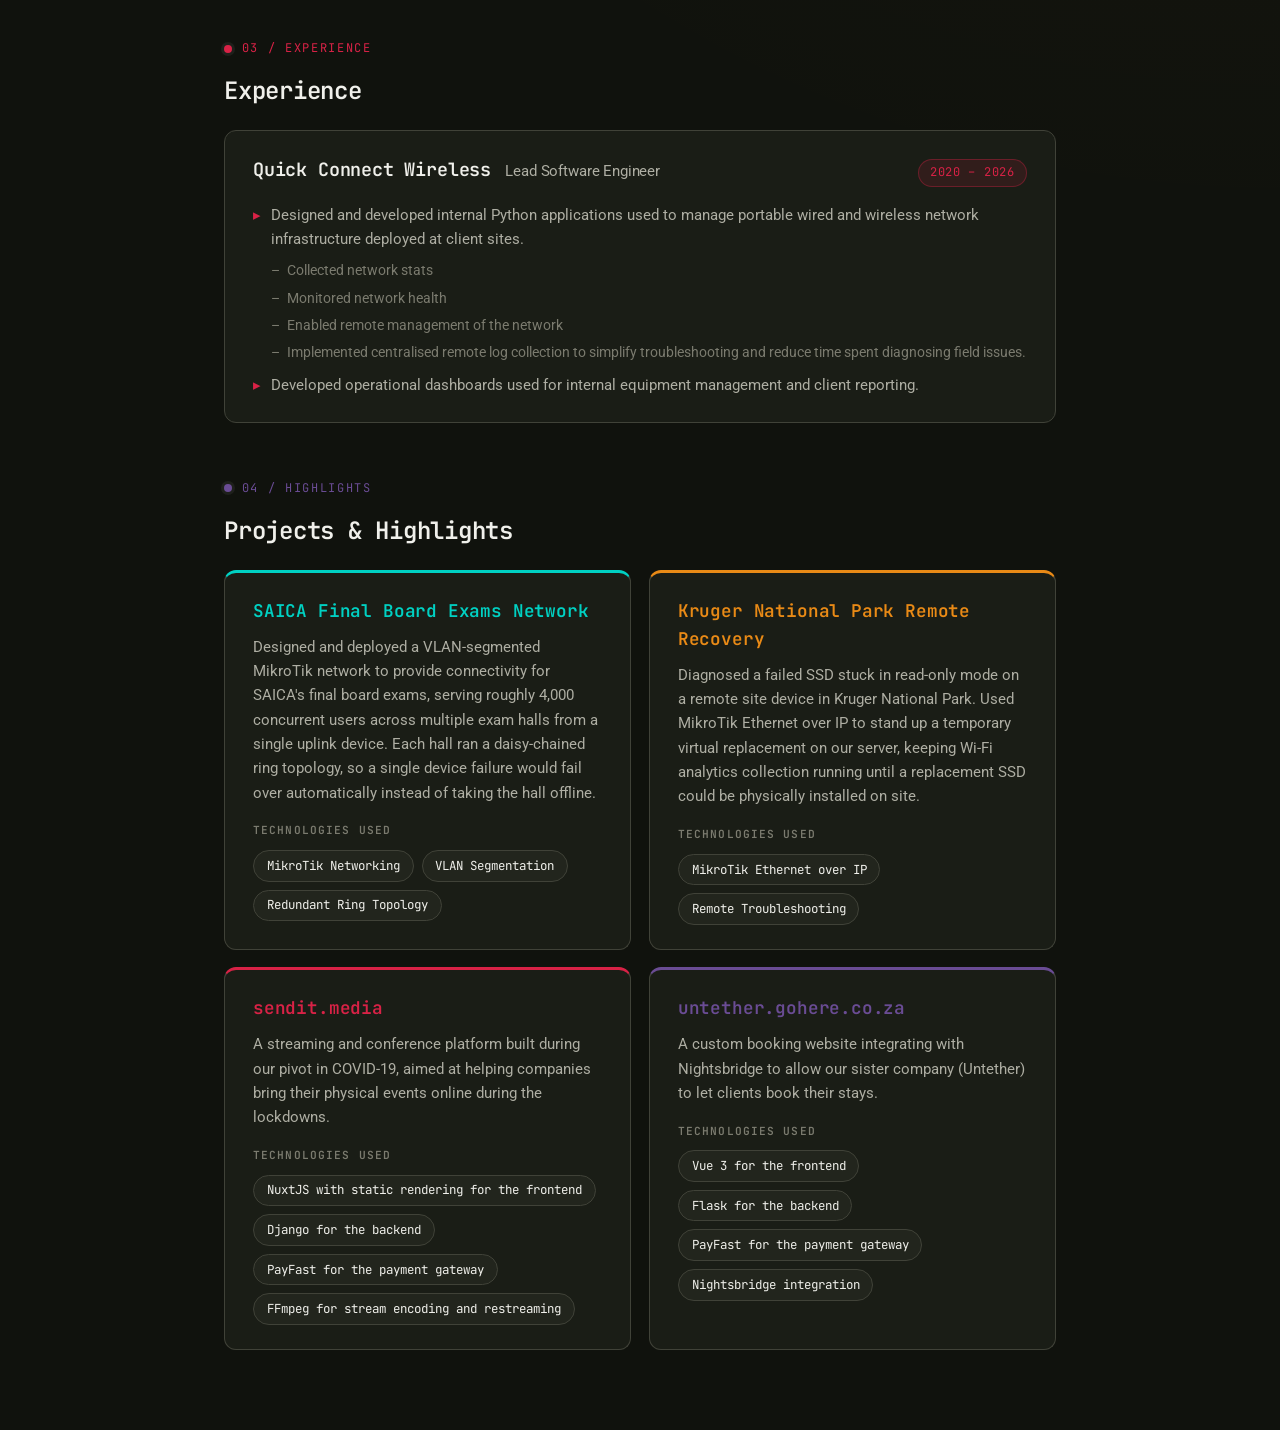
==== commit 77e0579a: "Latest iteration after going back and forth with AI" ====
--- a/index.html
+++ b/index.html
@@ -70,7 +70,8 @@
           and network management systems. Experienced across Python, Vue.js,
           Django, Flask, Linux infrastructure, networking, and observability
           platforms. Passionate about building reliable software that simplifies
-          operational workflows and scales to real-world deployments.
+          operational workflows and supports real-world infrastructure
+          deployments.
         </p>
       </section>
 
@@ -85,7 +86,8 @@
             <span class="skill_card-title">Full-Stack Web Development</span>
             <ul class="skill_card-list">
               <li>Vue 2/3</li>
-              <li>NuxtJS</li>
+              <li>Nuxt.js</li>
+              <li>Jinja Templating</li>
             </ul>
           </li>
 
@@ -130,10 +132,10 @@
             >
             <ul class="skill_card-list">
               <li>Linux Server Management</li>
-              <li>Mikrotik Networking</li>
+              <li>MikroTik Networking</li>
               <li>Linux Networking</li>
               <li>OpenMPTCP router for network bonding</li>
-              <li>Mikrotik Ethernet over IP for remote tunneling</li>
+              <li>MikroTik Ethernet over IP for remote tunneling</li>
               <li>Creation of OpenVPN networks</li>
             </ul>
           </li>
@@ -144,6 +146,7 @@
               <li>Grafana</li>
               <li>Sentry</li>
               <li>Kibana and Elasticsearch</li>
+              <li>Rsyslog</li>
             </ul>
           </li>
         </ul>
@@ -164,19 +167,23 @@
 
           <ul class="role_duties">
             <li>
-              Built internal tooling in Python to manage onsite network
-              infrastructure, providing a portable wired and wireless network
-              for clients
+              Designed and developed internal Python applications used to manage
+              portable wired and wireless network infrastructure deployed at
+              client sites.
               <ul>
                 <li>Collected network stats</li>
                 <li>Monitored network health</li>
                 <li>Enabled remote management of the network</li>
+                <li>
+                  Implemented centralised remote log collection to simplify
+                  troubleshooting and reduce time spent diagnosing field issues.
+                </li>
               </ul>
             </li>
 
             <li>
-              Built internal dashboards used both for managing the kit and for
-              reporting on events to clients
+              Developed operational dashboards used for internal equipment
+              management and client reporting.
             </li>
           </ul>
         </div>
@@ -184,17 +191,55 @@
 
       <section class="experience_detail" data-accent="quaternary">
         <p class="panel_eyebrow">
-          <span class="dot" aria-hidden="true"></span>04 / Projects
-        </p>
-        <h2>Two Projects to Highlight</h2>
-
-        <ol class="projects_list">
+          <span class="dot" aria-hidden="true"></span>04 / Highlights
+        </p>
+        <h2>Projects &amp; Highlights</h2>
+
+        <ul class="projects_grid">
+          <li class="project_card">
+            <h3>SAICA Final Board Exams Network</h3>
+
+            <p>
+              Designed and deployed a VLAN-segmented MikroTik network to provide
+              connectivity for SAICA's final board exams, serving roughly 4,000
+              concurrent users across multiple exam halls from a single uplink
+              device. Each hall ran a daisy-chained ring topology, so a single
+              device failure would fail over automatically instead of taking the
+              hall offline.
+            </p>
+
+            <h4>Technologies used</h4>
+            <ul class="tech_pills">
+              <li>MikroTik Networking</li>
+              <li>VLAN Segmentation</li>
+              <li>Redundant Ring Topology</li>
+            </ul>
+          </li>
+
+          <li class="project_card">
+            <h3>Kruger National Park Remote Recovery</h3>
+
+            <p>
+              Diagnosed a failed SSD stuck in read-only mode on a remote site
+              device in Kruger National Park. Used MikroTik Ethernet over IP to
+              stand up a temporary virtual replacement on our server, keeping
+              Wi-Fi analytics collection running until a replacement SSD could
+              be physically installed on site.
+            </p>
+
+            <h4>Technologies used</h4>
+            <ul class="tech_pills">
+              <li>MikroTik Ethernet over IP</li>
+              <li>Remote Troubleshooting</li>
+            </ul>
+          </li>
+
           <li class="project_card">
             <h3>sendit.media</h3>
 
             <p>
               A streaming and conference platform built during our pivot in
-              Covid, aimed at helping companies bring their physical events
+              COVID-19, aimed at helping companies bring their physical events
               online during the lockdowns.
             </p>
 
@@ -202,7 +247,7 @@
             <ul class="tech_pills">
               <li>NuxtJS with static rendering for the frontend</li>
               <li>Django for the backend</li>
-              <li>Payfast for the payment gateway</li>
+              <li>PayFast for the payment gateway</li>
               <li>FFmpeg for stream encoding and restreaming</li>
             </ul>
           </li>
@@ -219,11 +264,11 @@
             <ul class="tech_pills">
               <li>Vue 3 for the frontend</li>
               <li>Flask for the backend</li>
-              <li>Payfast for the payment gateway</li>
+              <li>PayFast for the payment gateway</li>
               <li>Nightsbridge integration</li>
             </ul>
           </li>
-        </ol>
+        </ul>
       </section>
     </div>
   </body>
--- a/styles.css
+++ b/styles.css
@@ -426,30 +426,45 @@
    Projects
    ========================================================================== */
 
-.projects_list {
-    display: flex;
-    flex-direction: column;
-    gap: 1.25rem;
+.projects_grid {
+    display: grid;
+    grid-template-columns: repeat(2, 1fr);
+    gap: 1.1rem;
+    align-items: start;
 }
 
 .project_card {
     border: 1px solid var(--color-border);
-    border-top: 3px solid var(--color-accent-quaternary);
+    border-top: 3px solid var(--card-accent, var(--color-accent-quaternary));
     background: var(--color-surface);
     border-radius: var(--radius-md);
     padding: 1.5rem 1.75rem;
+    height: 100%;
+}
+
+/* Cycle the four accents across the highlight cards */
+.project_card:nth-of-type(4n + 1) {
+    --card-accent: var(--color-accent-primary);
+}
+.project_card:nth-of-type(4n + 2) {
+    --card-accent: var(--color-accent-secondary);
+}
+.project_card:nth-of-type(4n + 3) {
+    --card-accent: var(--color-accent-tertiary);
+}
+.project_card:nth-of-type(4n + 4) {
+    --card-accent: var(--color-accent-quaternary);
 }
 
 .project_card h3 {
     font-size: 1.1rem;
-    color: var(--color-accent-quaternary);
+    color: var(--card-accent, var(--color-accent-quaternary));
     margin-bottom: 0.6rem;
 }
 
 .project_card p {
     color: var(--color-text-muted);
     font-size: 0.95rem;
-    max-width: 65ch;
     margin-bottom: 1.1rem;
 }
 
@@ -502,7 +517,8 @@
         margin-left: 0;
     }
 
-    .skills_grid {
+    .skills_grid,
+    .projects_grid {
         grid-template-columns: 1fr;
     }
 }
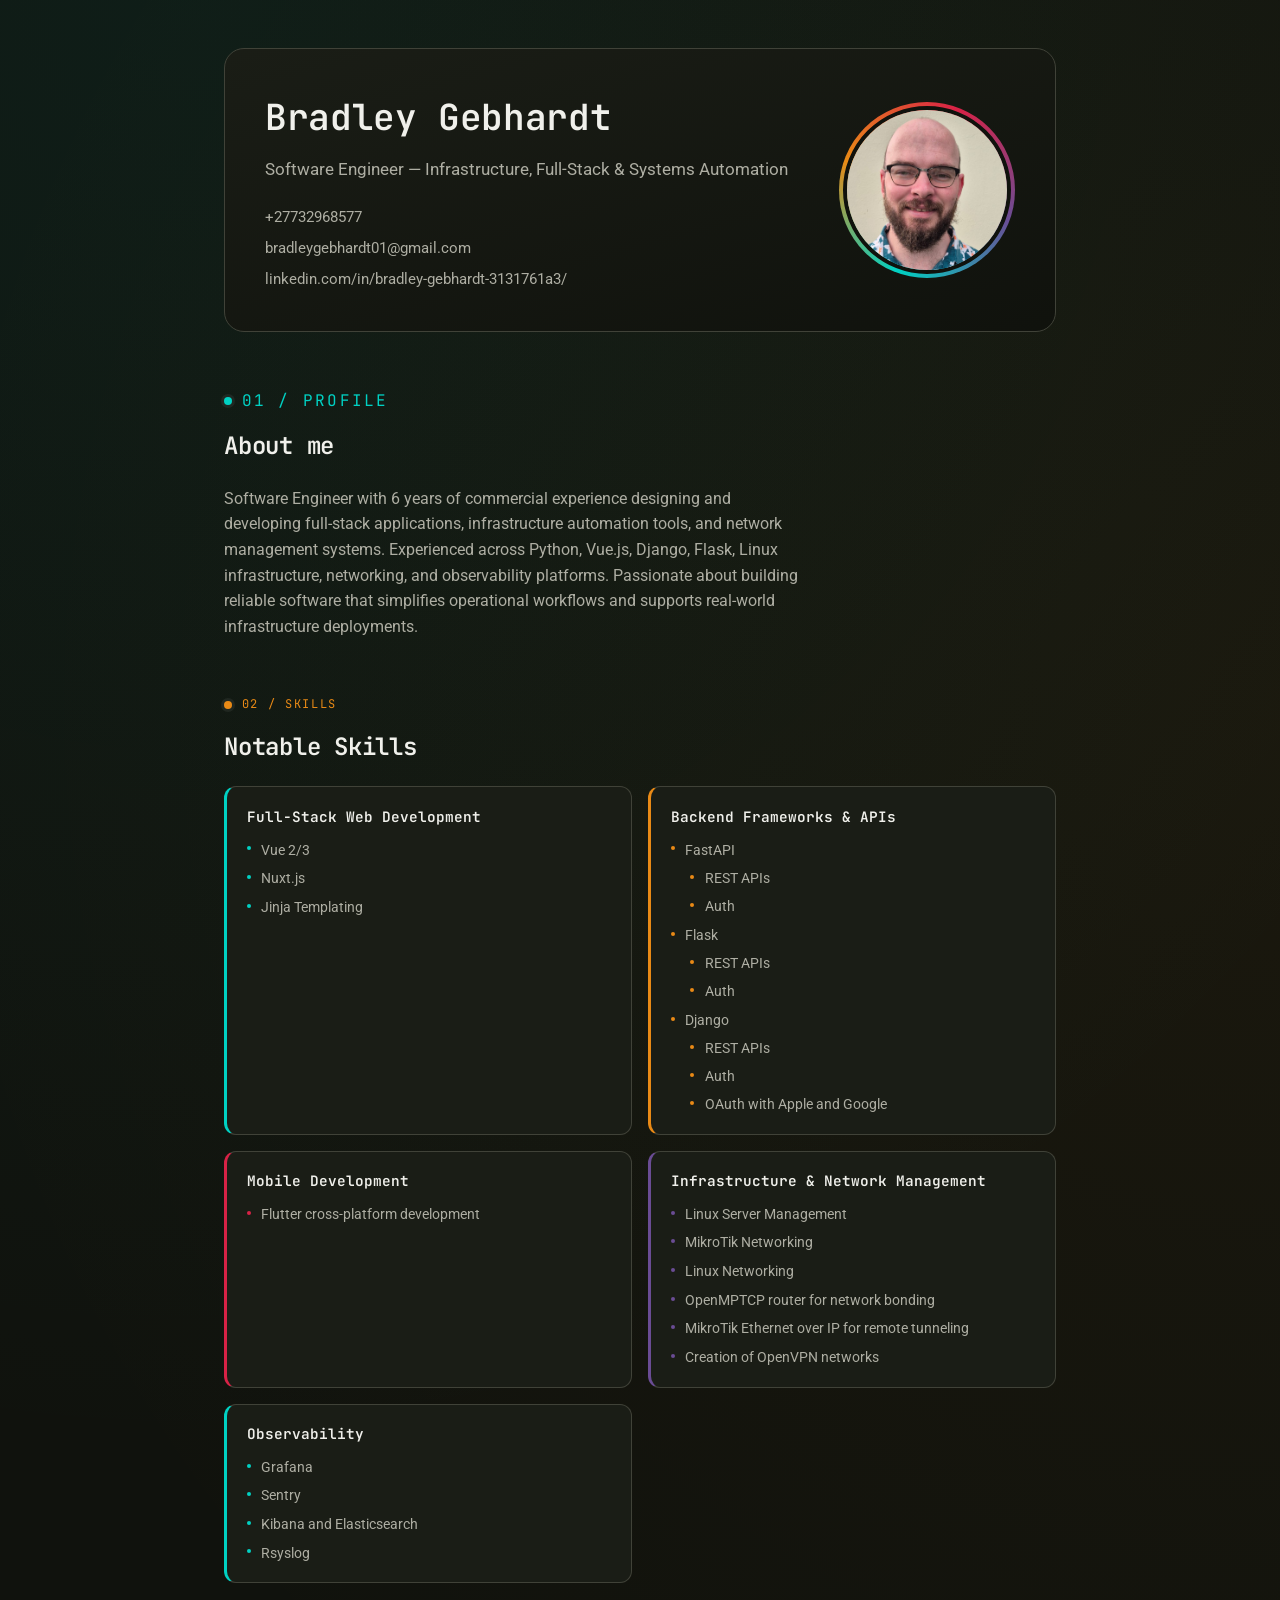
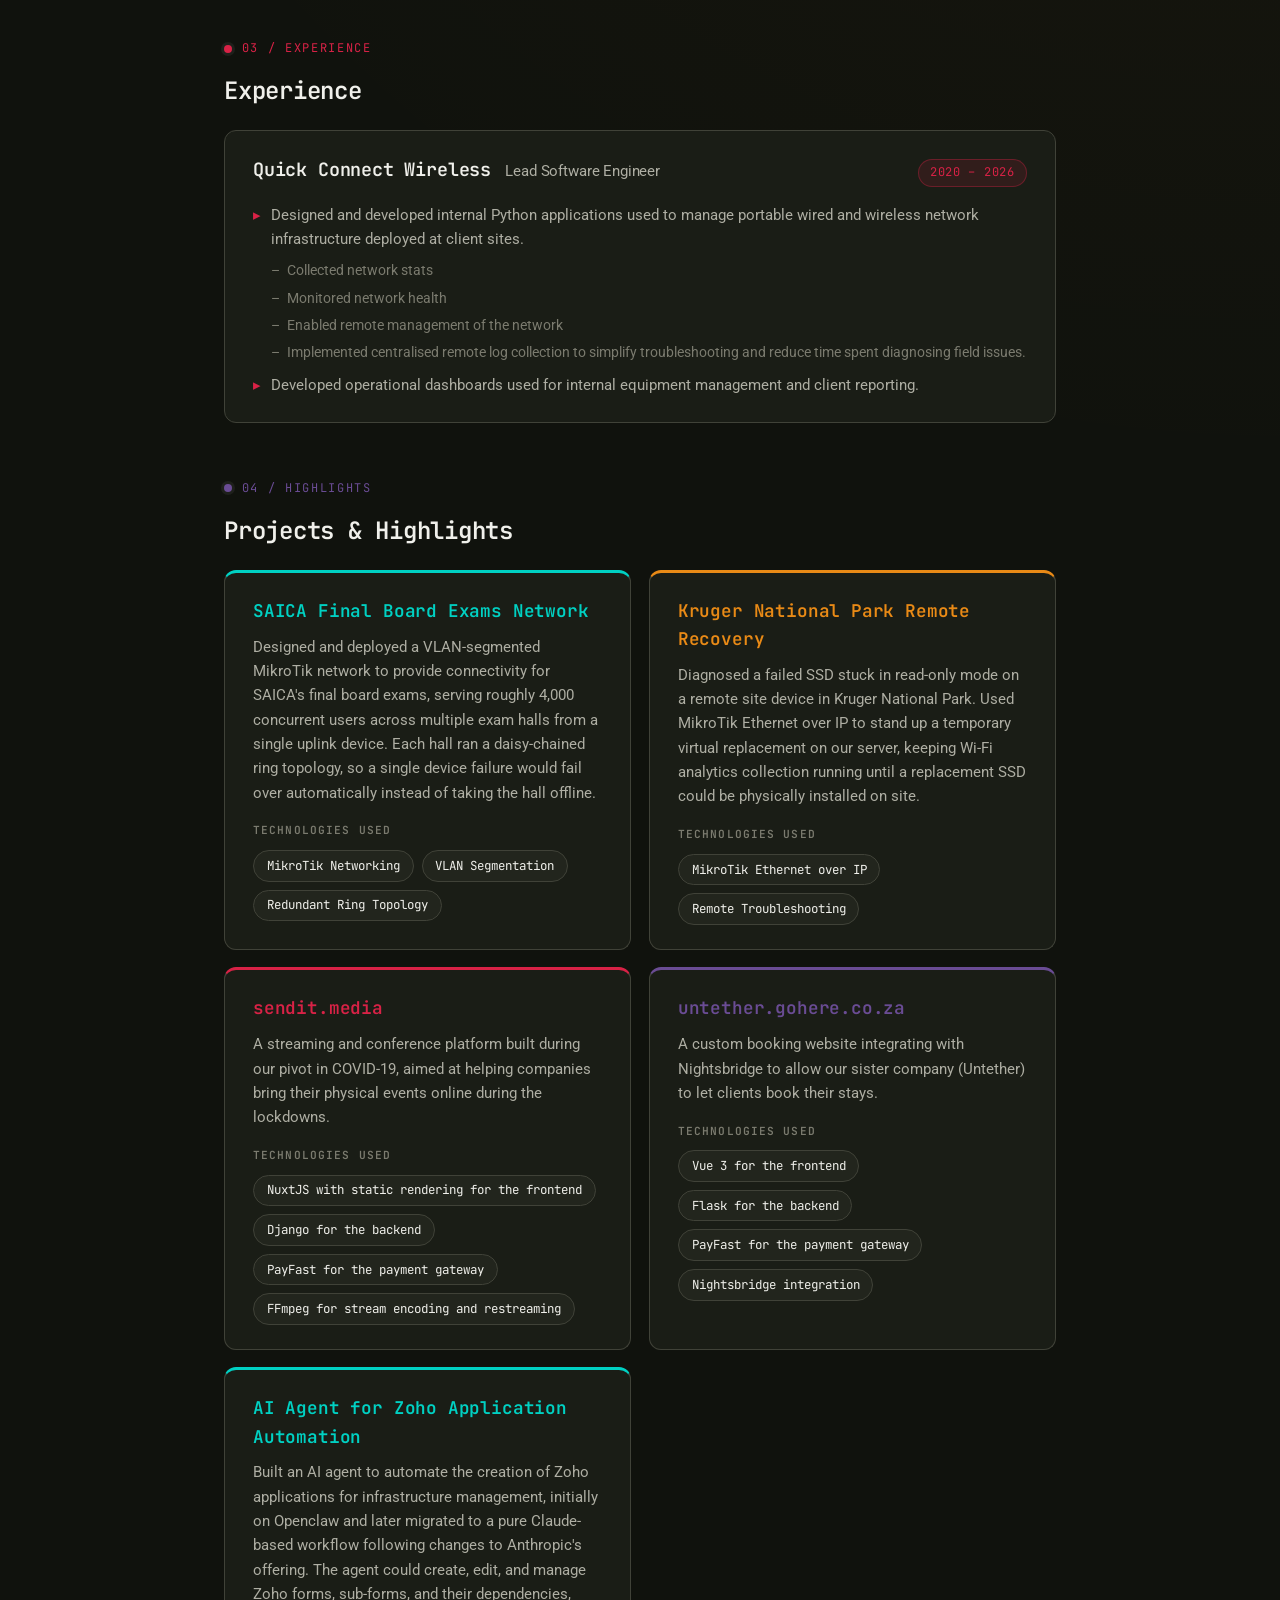
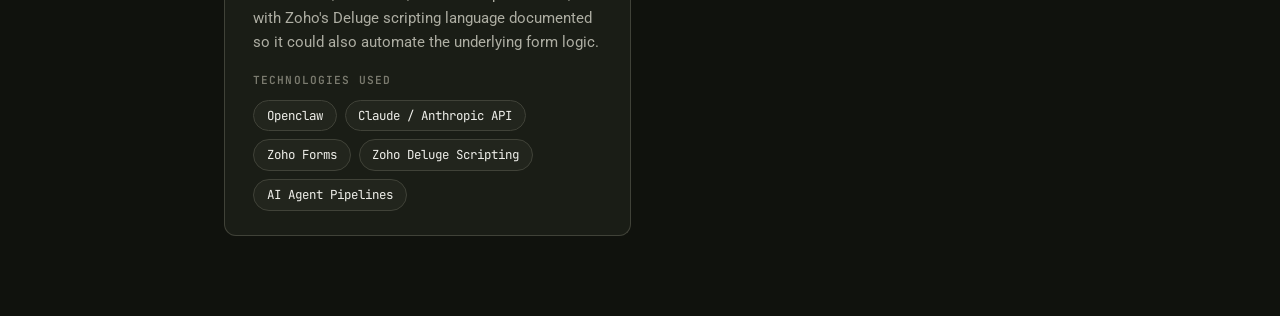
==== commit bfd4cdc3: "Some additions of the zoho project" ====
--- a/index.html
+++ b/index.html
@@ -268,6 +268,29 @@
               <li>Nightsbridge integration</li>
             </ul>
           </li>
+
+          <li class="project_card">
+            <h3>AI Agent for Zoho Application Automation</h3>
+
+            <p>
+              Built an AI agent to automate the creation of Zoho applications
+              for infrastructure management, initially on Openclaw and later
+              migrated to a pure Claude-based workflow following changes to
+              Anthropic's offering. The agent could create, edit, and manage
+              Zoho forms, sub-forms, and their dependencies, with Zoho's Deluge
+              scripting language documented so it could also automate the
+              underlying form logic.
+            </p>
+
+            <h4>Technologies used</h4>
+            <ul class="tech_pills">
+              <li>Openclaw</li>
+              <li>Claude / Anthropic API</li>
+              <li>Zoho Forms</li>
+              <li>Zoho Deluge Scripting</li>
+              <li>AI Agent Pipelines</li>
+            </ul>
+          </li>
         </ul>
       </section>
     </div>
--- a/styles.css
+++ b/styles.css
@@ -552,13 +552,23 @@
         gap: 1.4rem;
     }
 
-    /* Keep each panel's heading attached to its content, and keep the
-     panel itself from being cut across a page boundary where possible. */
+    /* Single-column for print: a 2-up grid with an odd number of cards
+     leaves a lone card in its own row, which is more likely to spill onto
+     a fresh page and waste the space left on the page before it. Stacking
+     lets cards flow and fill each page top-to-bottom instead. */
+    .skills_grid,
+    .projects_grid {
+        grid-template-columns: 1fr;
+    }
+
+    /* Keep each panel's heading attached to its content, and keep
+     individual cards from being cut mid-content across a page boundary.
+     Note: the section wrappers themselves (.notable_skills,
+     .experience_detail, etc.) are deliberately NOT in this list -- forcing
+     a whole multi-card section to stay together pushes it entirely onto
+     the next page rather than letting it flow, which is what caused a
+     single trailing card to land alone on its own page. */
     .header_about,
-    .header_profile,
-    .notable_skills,
-    .experience_overview,
-    .experience_detail,
     .role_card,
     .skill_card,
     .project_card {
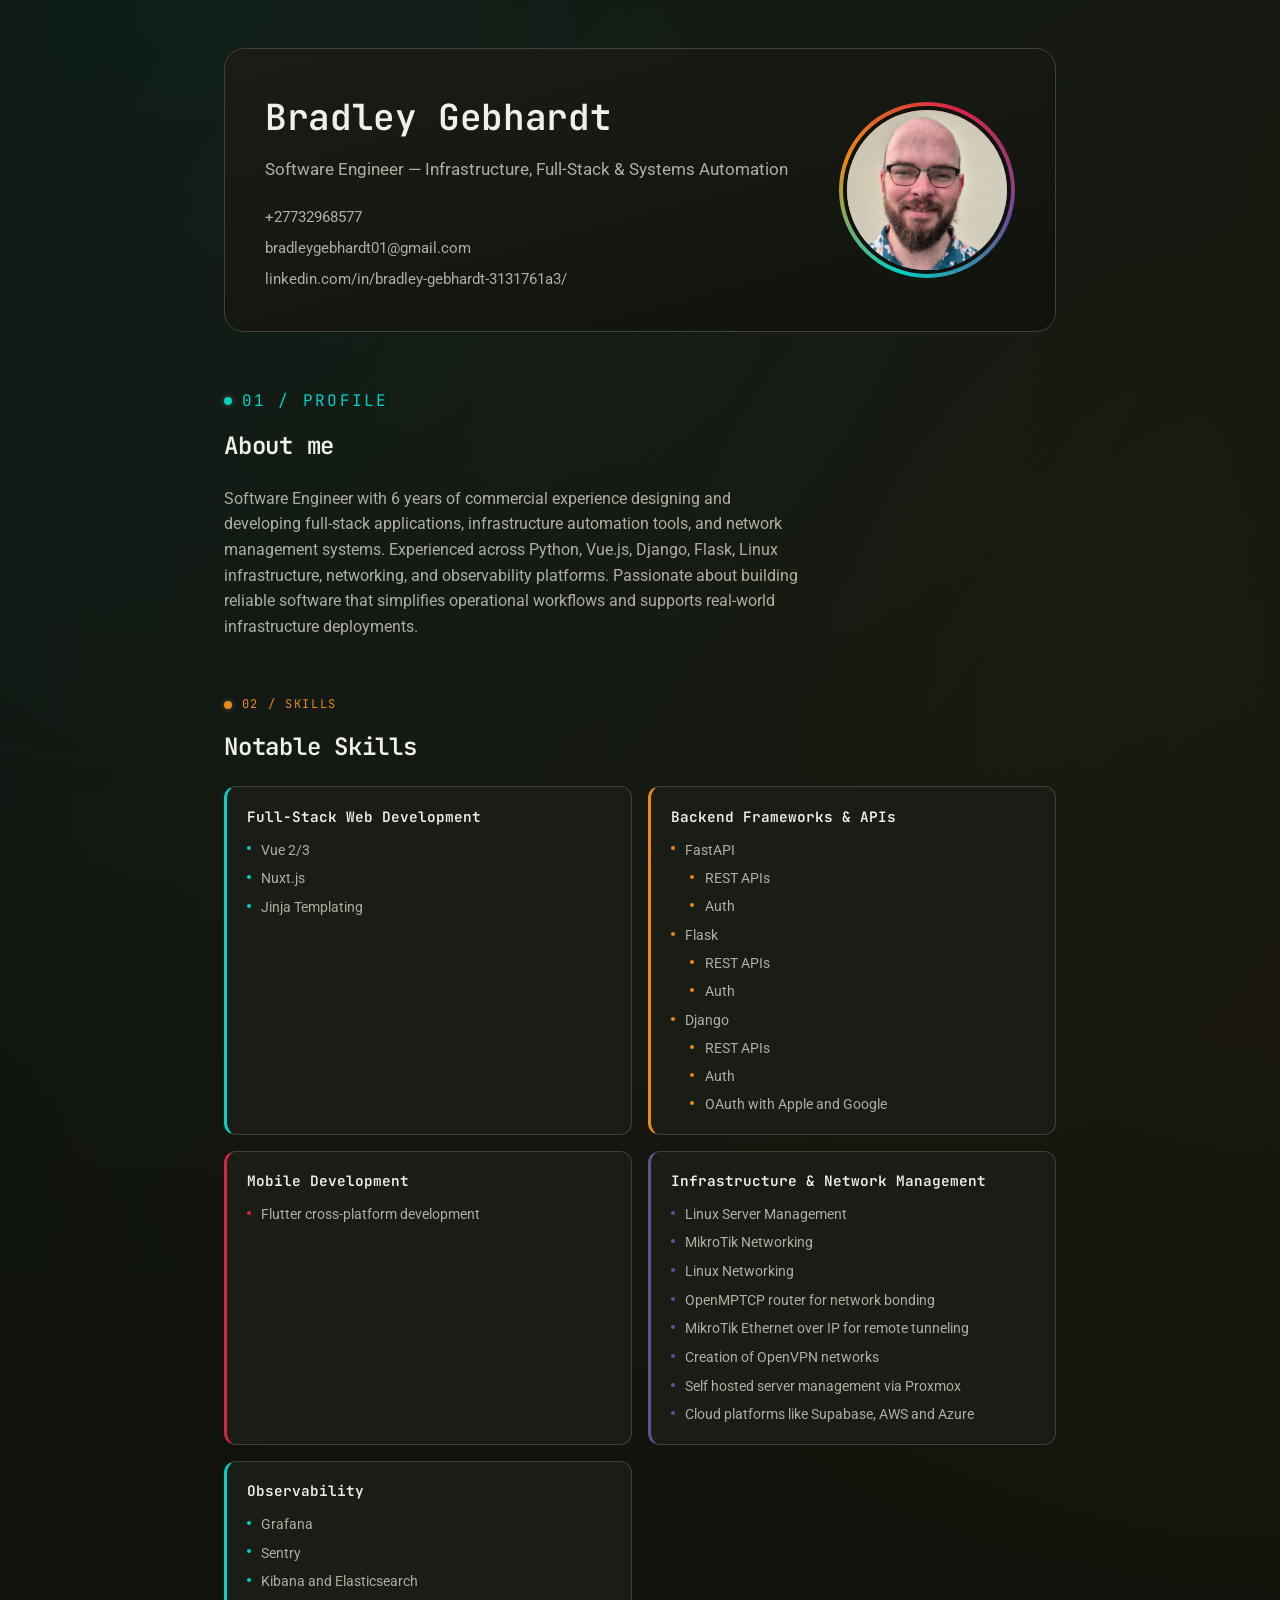
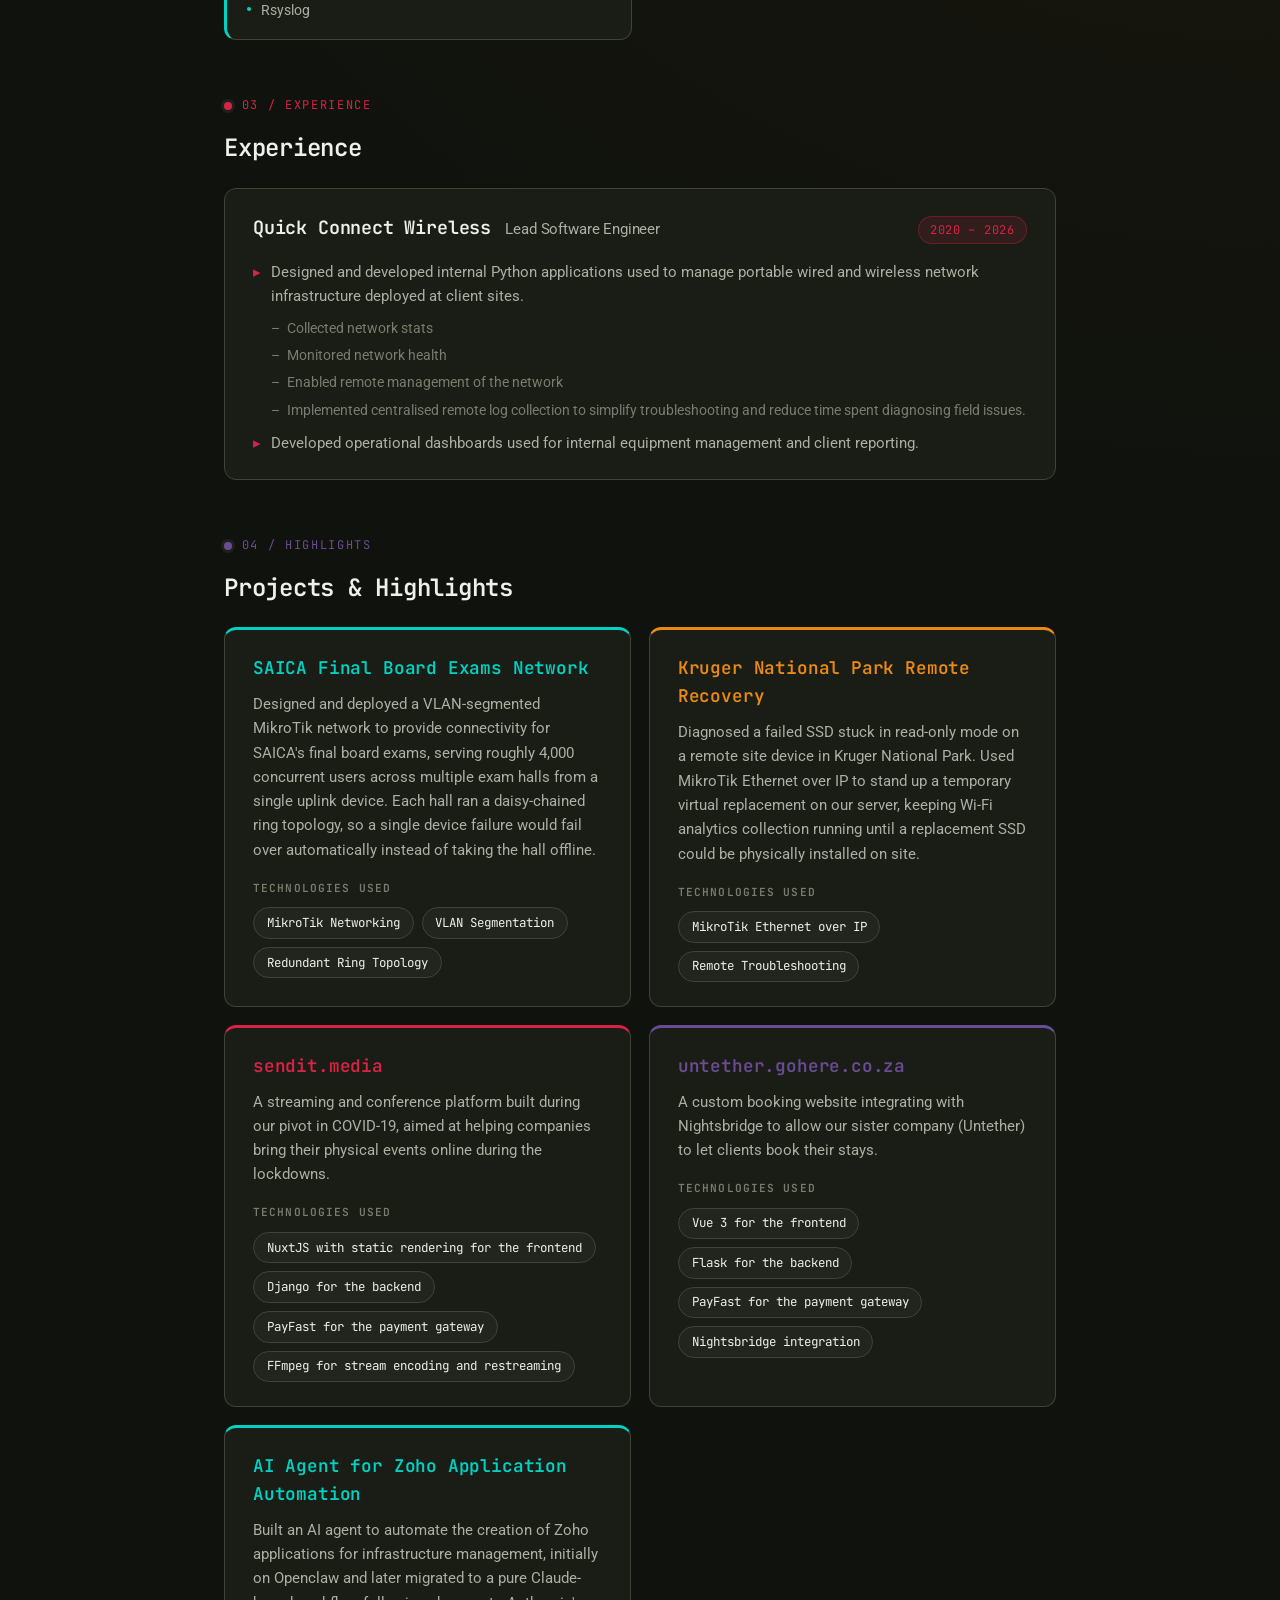
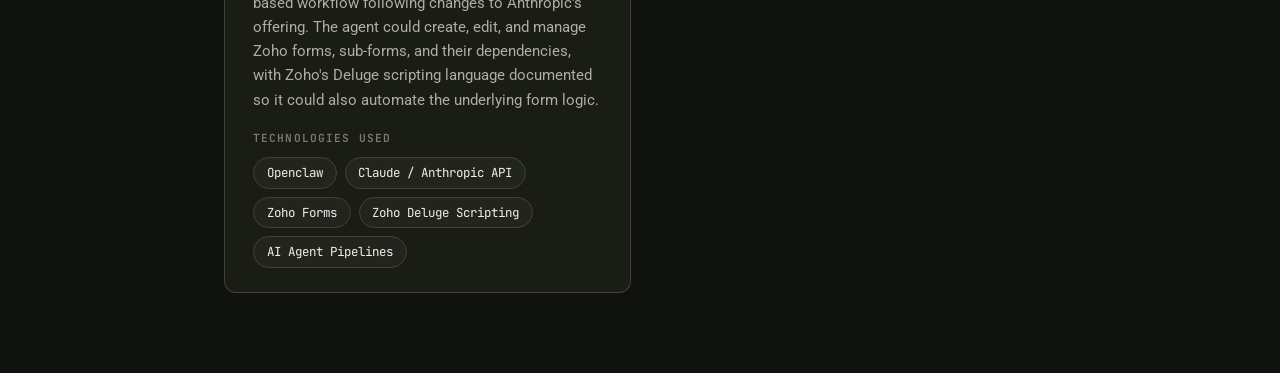
==== commit 52672563: "Added mentions of the cloud platforms" ====
--- a/index.html
+++ b/index.html
@@ -137,6 +137,8 @@
               <li>OpenMPTCP router for network bonding</li>
               <li>MikroTik Ethernet over IP for remote tunneling</li>
               <li>Creation of OpenVPN networks</li>
+              <li>Self hosted server management via Proxmox</li>
+              <li>Cloud platforms like Supabase, AWS and Azure</li>
             </ul>
           </li>
 
